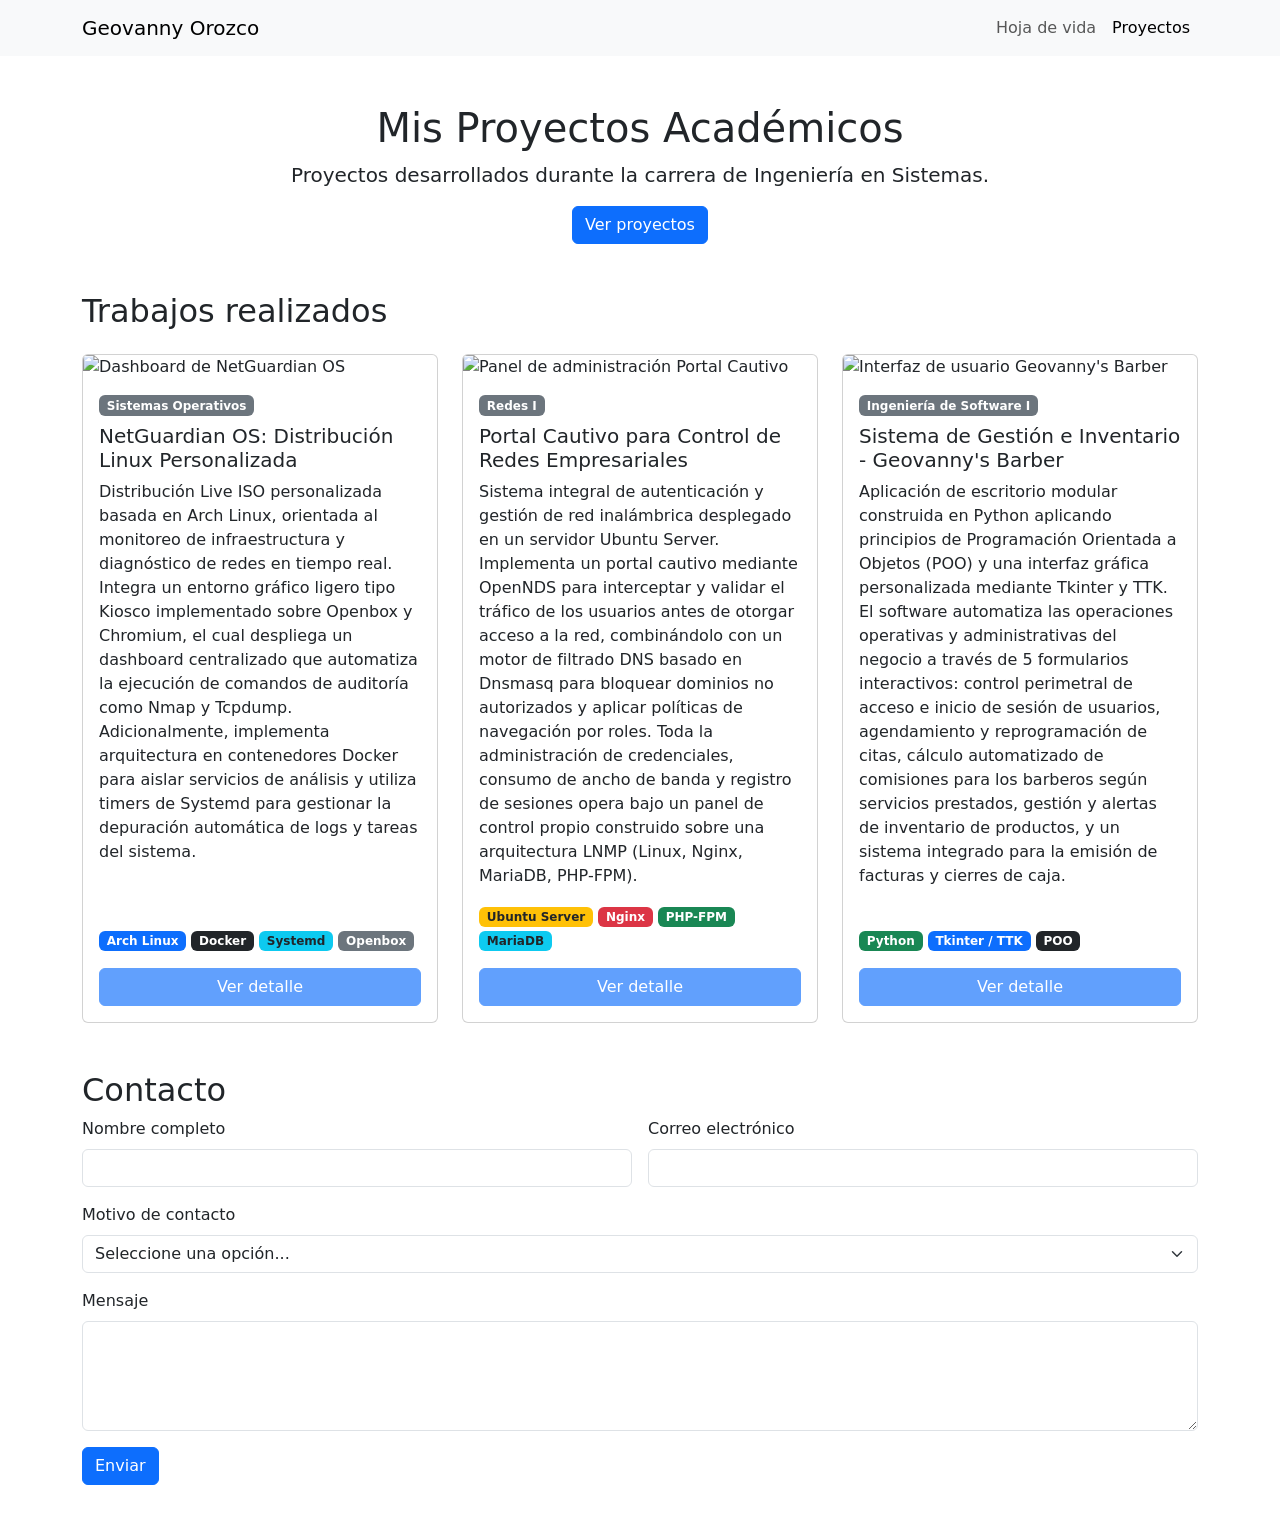
==== proyectos.html @ 12322158 "Codigo html" ====
<!DOCTYPE html>
<html lang="es">
<head>
    <meta charset="UTF-8">
    <meta name="viewport" content="width=device-width, initial-scale=1.0">
    <title>Proyectos - Geovanny Orozco</title>

    <link href="https://cdn.jsdelivr.net/npm/bootstrap@5.3.3/dist/css/bootstrap.min.css" rel="stylesheet">
    <link rel="stylesheet" href="proyectos.css">
</head>
<body>
    <nav class="navbar navbar-expand-md navbar-light bg-light">
        <div class="container">
            <a class="navbar-brand" href="index.html">Geovanny Orozco</a>
            <button class="navbar-toggler" type="button" data-bs-toggle="collapse" data-bs-target="#menu">
                <span class="navbar-toggler-icon"></span>
            </button>
            <div class="collapse navbar-collapse" id="menu">
                <ul class="navbar-nav ms-auto">
                    <li class="nav-item">
                        <a class="nav-link" href="index.html">Hoja de vida</a>
                    </li>
                    <li class="nav-item">
                        <a class="nav-link active" href="proyectos.html">Proyectos</a>
                    </li>
                </ul>
            </div>
        </div>
    </nav>

    <header class="container my-5 text-center">
        <h1>Mis Proyectos Académicos</h1>
        <p class="lead">Proyectos desarrollados durante la carrera de Ingeniería en Sistemas.</p>
        <a href="#proyectos" class="btn btn-primary">Ver proyectos</a>
    </header>

    <main id="proyectos" class="container my-5">
        <h2 class="mb-4">Trabajos realizados</h2>
        
        <div class="row g-4">
            <div class="col-12 col-md-6 col-lg-4">
                <div class="card h-100">
                    <img src="imagenes/proyecto1.png" class="card-img-top" alt="Dashboard de NetGuardian OS">
                    <div class="card-body d-flex flex-column">
                        <span class="badge bg-secondary mb-2 w-auto align-self-start">Sistemas Operativos</span>
                        <h3 class="h5 card-title">NetGuardian OS: Distribución Linux Personalizada</h3>
                        <p class="card-text flex-grow-1">
                            Distribución Live ISO personalizada basada en Arch Linux, orientada al monitoreo de infraestructura y diagnóstico de redes en tiempo real. Integra un entorno gráfico ligero tipo Kiosco implementado sobre Openbox y Chromium, el cual despliega un dashboard centralizado que automatiza la ejecución de comandos de auditoría como Nmap y Tcpdump. Adicionalmente, implementa arquitectura en contenedores Docker para aislar servicios de análisis y utiliza timers de Systemd para gestionar la depuración automática de logs y tareas del sistema.
                        </p>
                        <div class="mb-3">
                            <span class="badge bg-primary">Arch Linux</span>
                            <span class="badge bg-dark">Docker</span>
                            <span class="badge bg-info text-dark">Systemd</span>
                            <span class="badge bg-secondary">Openbox</span>
                        </div>
                        <button class="btn btn-primary mt-auto" disabled>Ver detalle</button>
                    </div>
                </div>
            </div>

            <div class="col-12 col-md-6 col-lg-4">
                <div class="card h-100">
                    <img src="imagenes/proyecto2.png" class="card-img-top" alt="Panel de administración Portal Cautivo">
                    <div class="card-body d-flex flex-column">
                        <span class="badge bg-secondary mb-2 w-auto align-self-start">Redes I</span>
                        <h3 class="h5 card-title">Portal Cautivo para Control de Redes Empresariales</h3>
                        <p class="card-text flex-grow-1">
                            Sistema integral de autenticación y gestión de red inalámbrica desplegado en un servidor Ubuntu Server. Implementa un portal cautivo mediante OpenNDS para interceptar y validar el tráfico de los usuarios antes de otorgar acceso a la red, combinándolo con un motor de filtrado DNS basado en Dnsmasq para bloquear dominios no autorizados y aplicar políticas de navegación por roles. Toda la administración de credenciales, consumo de ancho de banda y registro de sesiones opera bajo un panel de control propio construido sobre una arquitectura LNMP (Linux, Nginx, MariaDB, PHP-FPM).
                        </p>
                        <div class="mb-3">
                            <span class="badge bg-warning text-dark">Ubuntu Server</span>
                            <span class="badge bg-danger">Nginx</span>
                            <span class="badge bg-success">PHP-FPM</span>
                            <span class="badge bg-info text-dark">MariaDB</span>
                        </div>
                        <button class="btn btn-primary mt-auto" disabled>Ver detalle</button>
                    </div>
                </div>
            </div>

            <div class="col-12 col-md-6 col-lg-4">
                <div class="card h-100">
                    <img src="imagenes/proyecto3.png" class="card-img-top" alt="Interfaz de usuario Geovanny's Barber">
                    <div class="card-body d-flex flex-column">
                        <span class="badge bg-secondary mb-2 w-auto align-self-start">Ingeniería de Software I</span>
                        <h3 class="h5 card-title">Sistema de Gestión e Inventario - Geovanny's Barber</h3>
                        <p class="card-text flex-grow-1">
                            Aplicación de escritorio modular construida en Python aplicando principios de Programación Orientada a Objetos (POO) y una interfaz gráfica personalizada mediante Tkinter y TTK. El software automatiza las operaciones operativas y administrativas del negocio a través de 5 formularios interactivos: control perimetral de acceso e inicio de sesión de usuarios, agendamiento y reprogramación de citas, cálculo automatizado de comisiones para los barberos según servicios prestados, gestión y alertas de inventario de productos, y un sistema integrado para la emisión de facturas y cierres de caja.
                        </p>
                        <div class="mb-3">
                            <span class="badge bg-success">Python</span>
                            <span class="badge bg-primary">Tkinter / TTK</span>
                            <span class="badge bg-dark">POO</span>
                        </div>
                        <button class="btn btn-primary mt-auto" disabled>Ver detalle</button>
                    </div>
                </div>
            </div>

        </div>
    </main>

    <section class="container my-5">
        <h2>Contacto</h2>
        <form action="#" method="post">
            
            <div class="row g-3 mb-3">
                <div class="col-12 col-md-6">
                    <label for="nombre" class="form-label">Nombre completo</label>
                    <input type="text" class="form-control" id="nombre" name="nombre" required>
                </div>
                <div class="col-12 col-md-6">
                    <label for="correo" class="form-label">Correo electrónico</label>
                    <input type="email" class="form-control" id="correo" name="correo" required>
                </div>
            </div>

            <div class="mb-3">
                <label for="motivo" class="form-label">Motivo de contacto</label>
                <select class="form-select" id="motivo" name="motivo" required>
                    <option value="" selected disabled>Seleccione una opción...</option>
                    <option value="1">Consulta de proyecto</option>
                    <option value="2">Propuesta académica</option>
                    <option value="3">Otro</option>
                </select>
            </div>

            <div class="mb-3">
                <label for="mensaje" class="form-label">Mensaje</label>
                <textarea class="form-control" id="mensaje" name="mensaje" rows="4" required></textarea>
            </div>

            <button type="submit" class="btn btn-primary">Enviar</button>
        </form>
    </section>

    <script src="https://cdn.jsdelivr.net/npm/bootstrap@5.3.3/dist/js/bootstrap.bundle.min.js"></script>
</body>
</html>
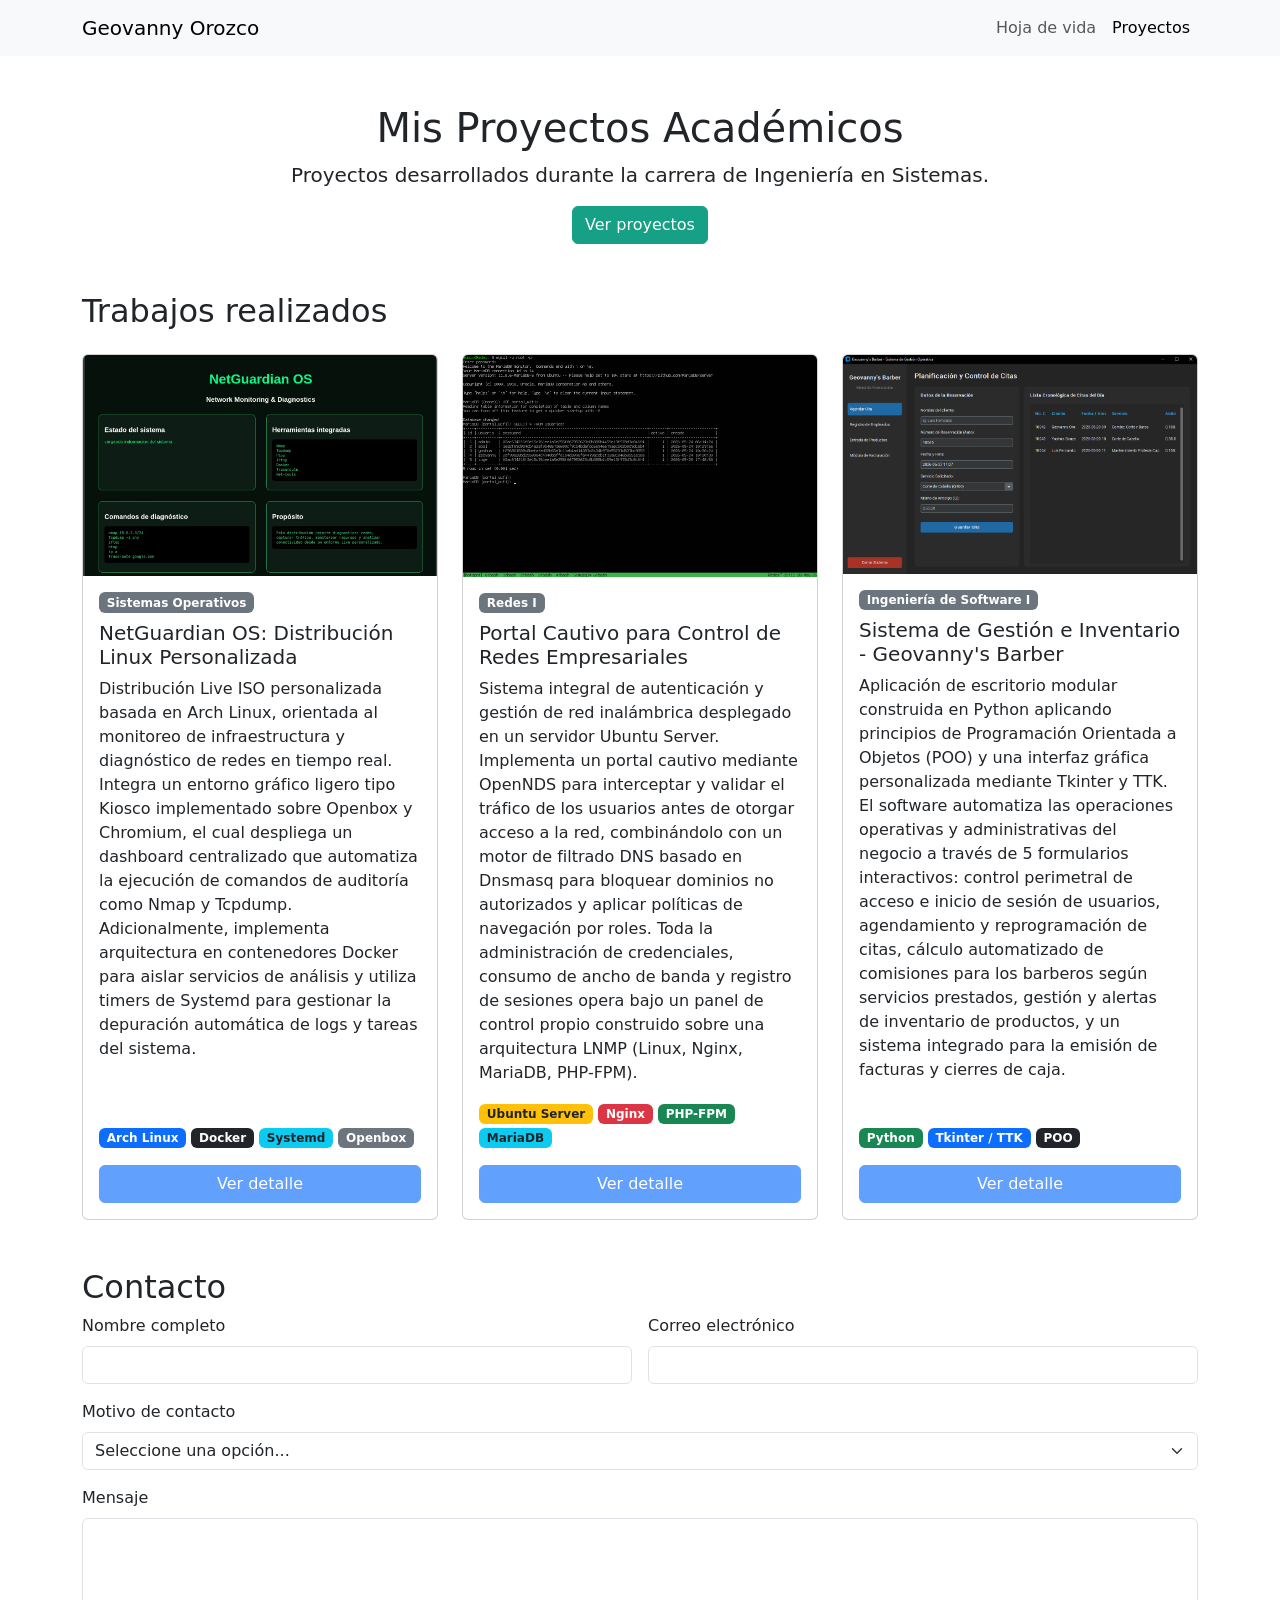
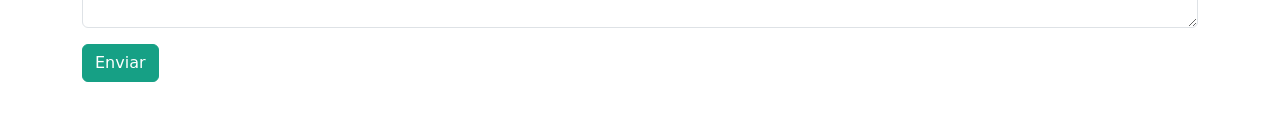
==== commit 528102bf: "Actualizar codigo html e integracion de imagenes en los diferentes formatos" ====
--- a/proyectos.html
+++ b/proyectos.html
@@ -40,7 +40,11 @@
         <div class="row g-4">
             <div class="col-12 col-md-6 col-lg-4">
                 <div class="card h-100">
-                    <img src="imagenes/proyecto1.png" class="card-img-top" alt="Dashboard de NetGuardian OS">
+                    <picture>
+                        <source srcset="imagenes/Proyecto1.avif" type="image/avif">
+                        <source srcset="imagenes/Proyecto1.webp" type="image/webp">
+                        <img src="imagenes/Proyecto1.png" class="card-img-top" alt="Dashboard de NetGuardian OS">
+                    </picture>
                     <div class="card-body d-flex flex-column">
                         <span class="badge bg-secondary mb-2 w-auto align-self-start">Sistemas Operativos</span>
                         <h3 class="h5 card-title">NetGuardian OS: Distribución Linux Personalizada</h3>
@@ -57,10 +61,13 @@
                     </div>
                 </div>
             </div>
-
             <div class="col-12 col-md-6 col-lg-4">
                 <div class="card h-100">
-                    <img src="imagenes/proyecto2.png" class="card-img-top" alt="Panel de administración Portal Cautivo">
+                    <picture>
+                        <source srcset="imagenes/mysql.avif" type="image/avif">
+                        <source srcset="imagenes/mysql.webp" type="image/webp">
+                        <img src="imagenes/mysql.png" class="card-img-top" alt="Base de datos MariaDB - Portal Cautivo">
+                    </picture>
                     <div class="card-body d-flex flex-column">
                         <span class="badge bg-secondary mb-2 w-auto align-self-start">Redes I</span>
                         <h3 class="h5 card-title">Portal Cautivo para Control de Redes Empresariales</h3>
@@ -80,7 +87,11 @@
 
             <div class="col-12 col-md-6 col-lg-4">
                 <div class="card h-100">
-                    <img src="imagenes/proyecto3.png" class="card-img-top" alt="Interfaz de usuario Geovanny's Barber">
+                    <picture>
+                        <source srcset="imagenes/proyecto2.avif" type="image/avif">
+                        <source srcset="imagenes/proyecto2.webp" type="image/webp">
+                        <img src="imagenes/proyecto2.png" class="card-img-top" alt="Interfaz del Sistema Geovanny's Barber">
+                    </picture>
                     <div class="card-body d-flex flex-column">
                         <span class="badge bg-secondary mb-2 w-auto align-self-start">Ingeniería de Software I</span>
                         <h3 class="h5 card-title">Sistema de Gestión e Inventario - Geovanny's Barber</h3>
--- a/proyectos.css
+++ b/proyectos.css
@@ -0,0 +1,6 @@
+.btn-primary {
+  --bs-btn-bg: #16a085;
+  --bs-btn-border-color: #16a085;
+  --bs-btn-hover-bg: #117a65;
+  --bs-btn-hover-border-color: #117a65;
+}
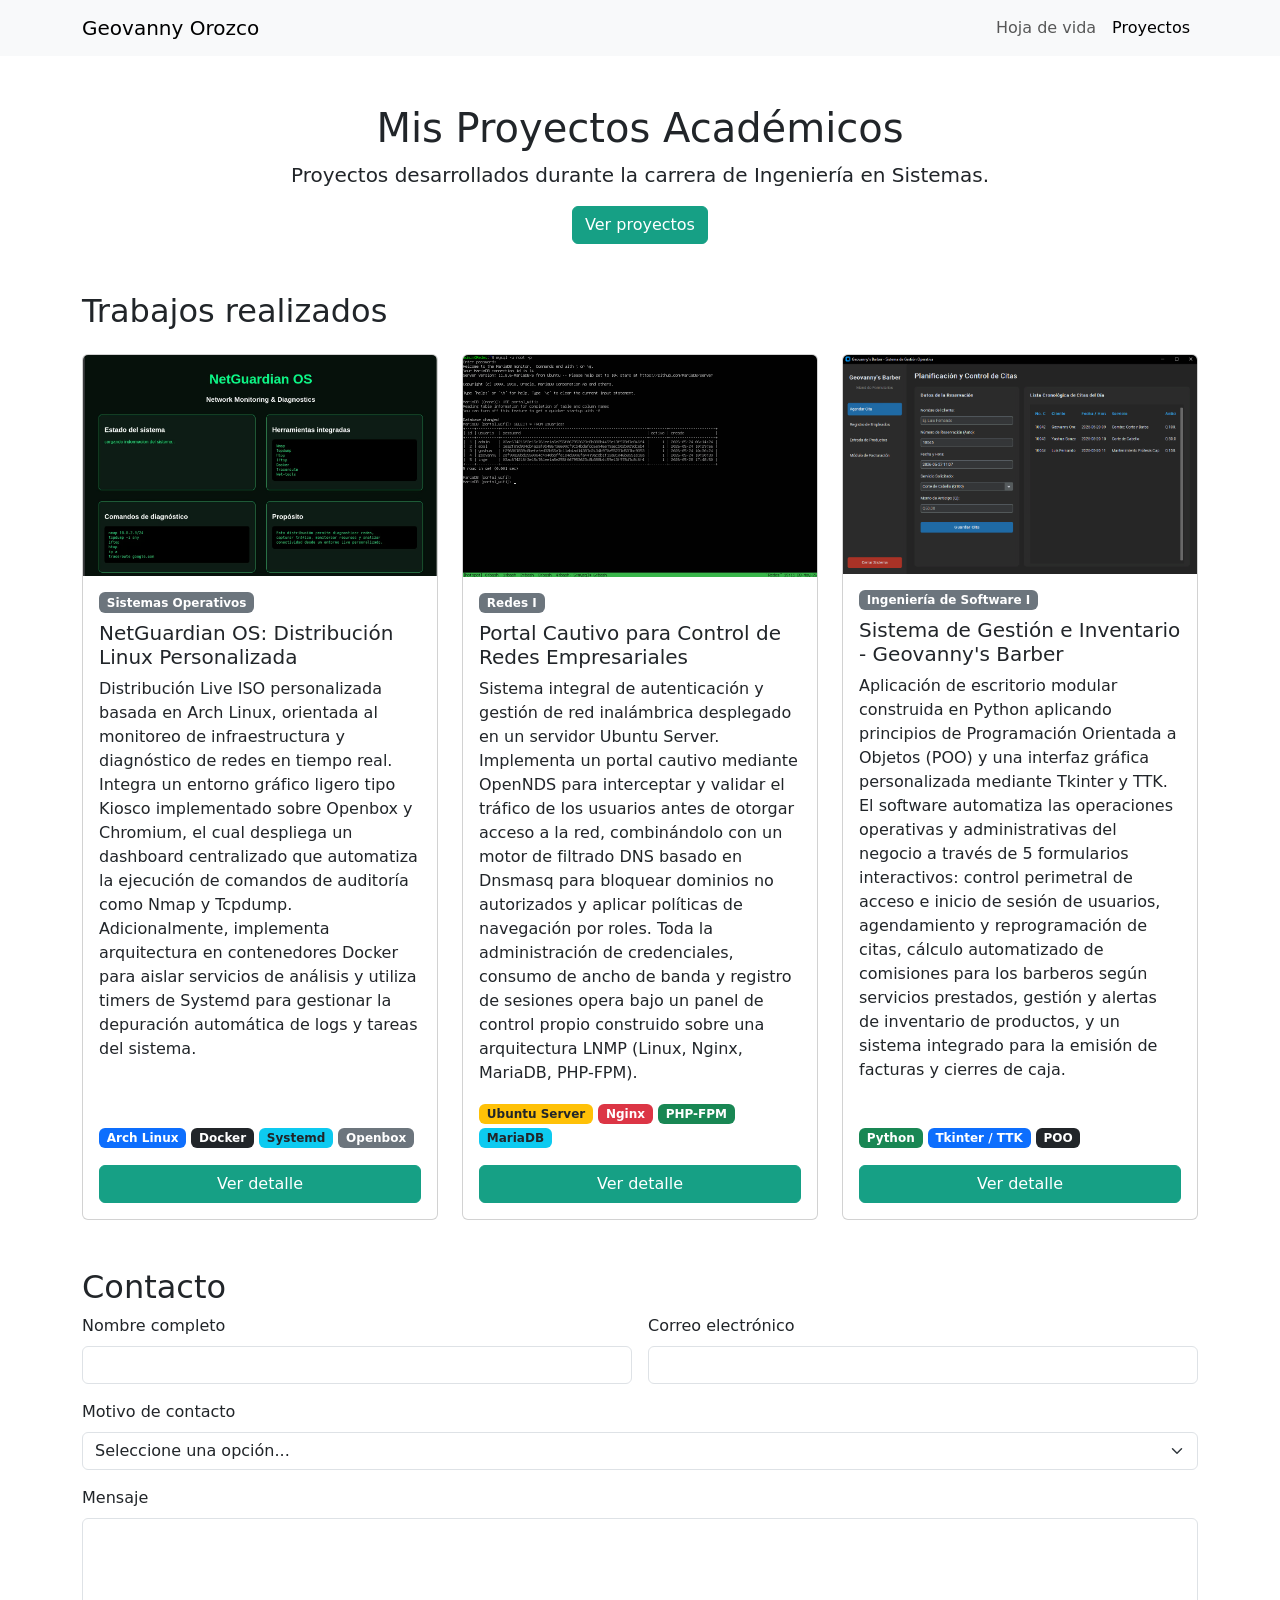
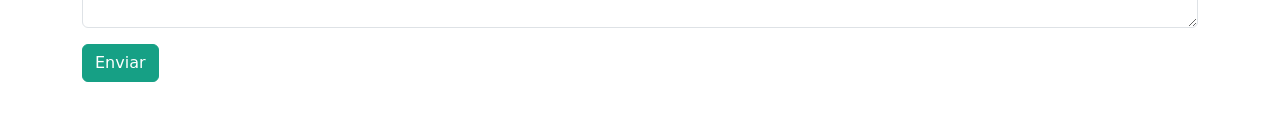
==== commit 02b48f60: "Agregar logica para funcionamiento de botones (visualizacion de informes)" ====
--- a/proyectos.html
+++ b/proyectos.html
@@ -38,6 +38,7 @@
         <h2 class="mb-4">Trabajos realizados</h2>
         
         <div class="row g-4">
+            <!-- Proyecto 1: NetGuardian OS -->
             <div class="col-12 col-md-6 col-lg-4">
                 <div class="card h-100">
                     <picture>
@@ -57,10 +58,12 @@
                             <span class="badge bg-info text-dark">Systemd</span>
                             <span class="badge bg-secondary">Openbox</span>
                         </div>
-                        <button class="btn btn-primary mt-auto" disabled>Ver detalle</button>
+                        <a href="documentos/Proyecto_NetGuardian.pdf" target="_blank" class="btn btn-primary mt-auto">Ver detalle</a>
                     </div>
                 </div>
             </div>
+
+            <!-- Proyecto 2: Portal Cautivo -->
             <div class="col-12 col-md-6 col-lg-4">
                 <div class="card h-100">
                     <picture>
@@ -80,11 +83,12 @@
                             <span class="badge bg-success">PHP-FPM</span>
                             <span class="badge bg-info text-dark">MariaDB</span>
                         </div>
-                        <button class="btn btn-primary mt-auto" disabled>Ver detalle</button>
+                        <a href="documentos/Proyecto_Portal_Cautivo.pdf" target="_blank" class="btn btn-primary mt-auto">Ver detalle</a>
                     </div>
                 </div>
             </div>
 
+            <!-- Proyecto 3: Geovanny's Barber -->
             <div class="col-12 col-md-6 col-lg-4">
                 <div class="card h-100">
                     <picture>
@@ -103,7 +107,7 @@
                             <span class="badge bg-primary">Tkinter / TTK</span>
                             <span class="badge bg-dark">POO</span>
                         </div>
-                        <button class="btn btn-primary mt-auto" disabled>Ver detalle</button>
+                        <a href="documentos/Proyecto_Geovanny's_Barber.pdf" target="_blank" class="btn btn-primary mt-auto">Ver detalle</a>
                     </div>
                 </div>
             </div>
